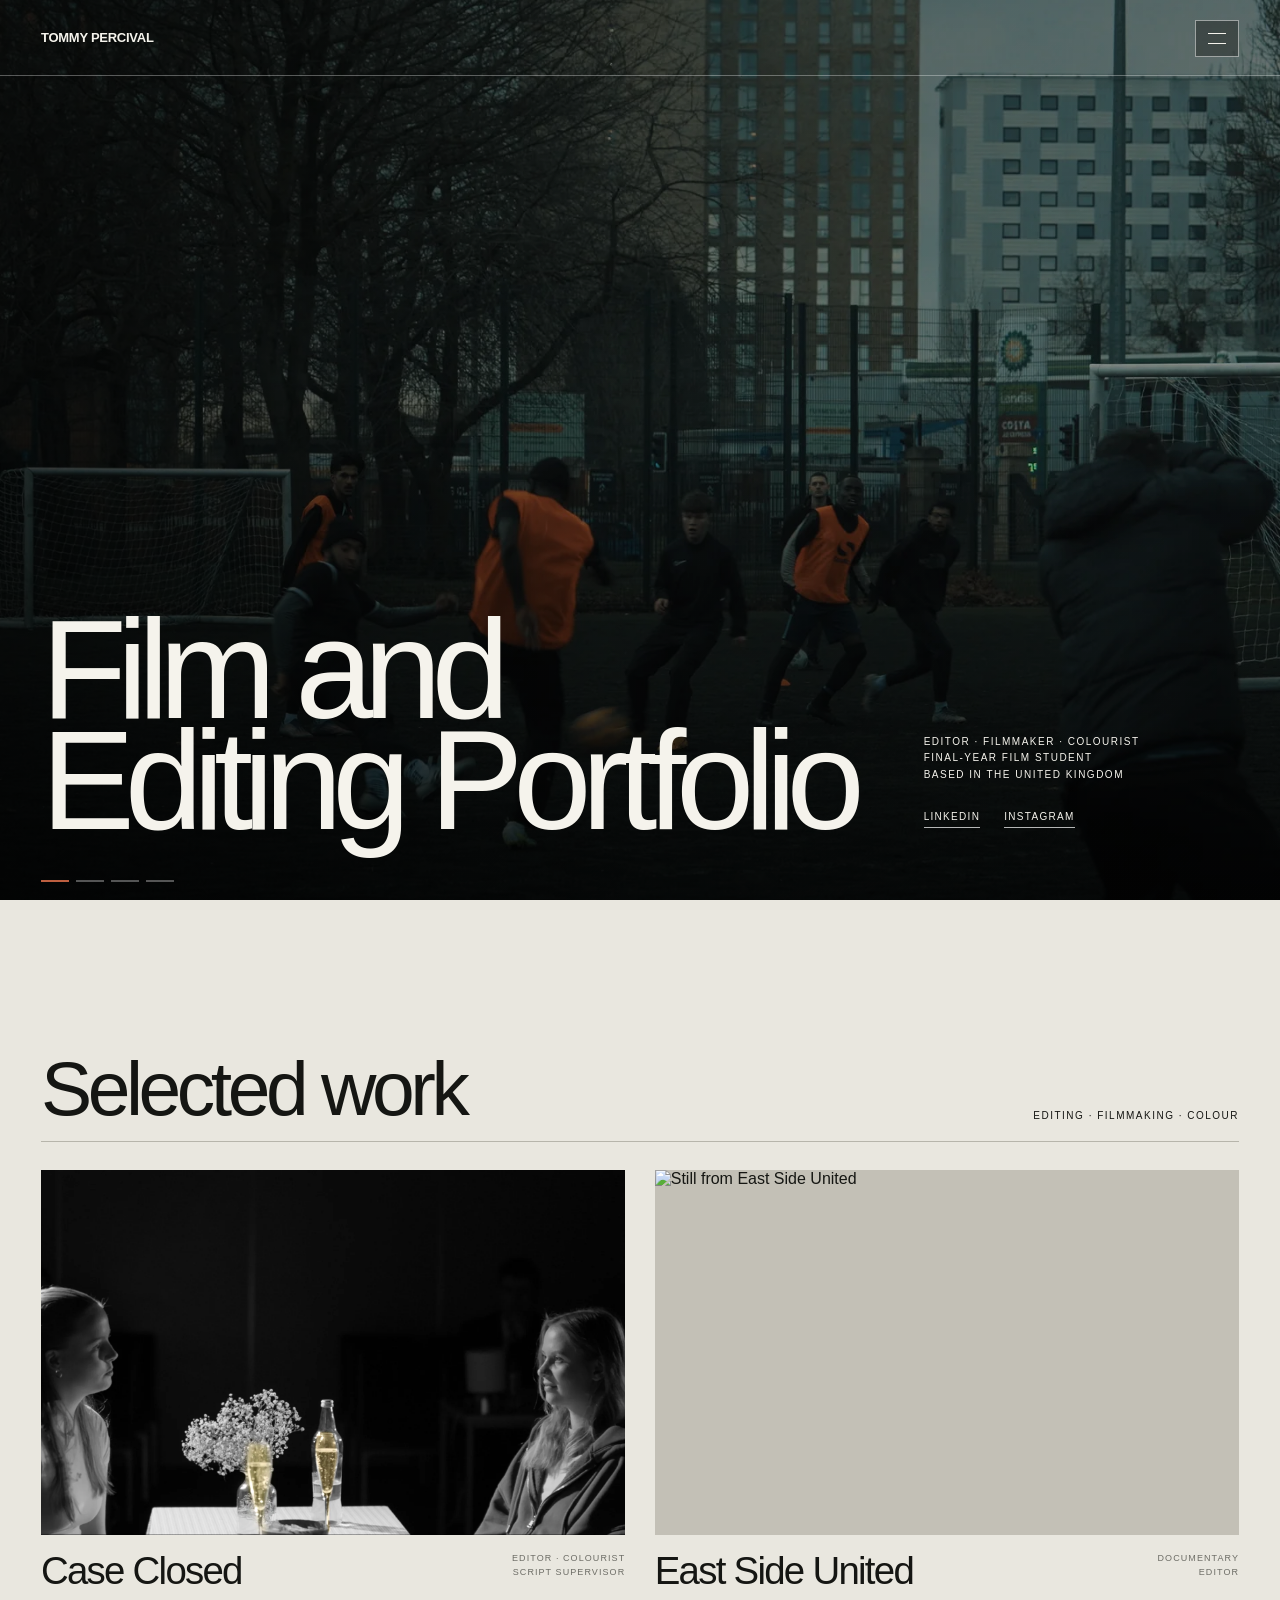
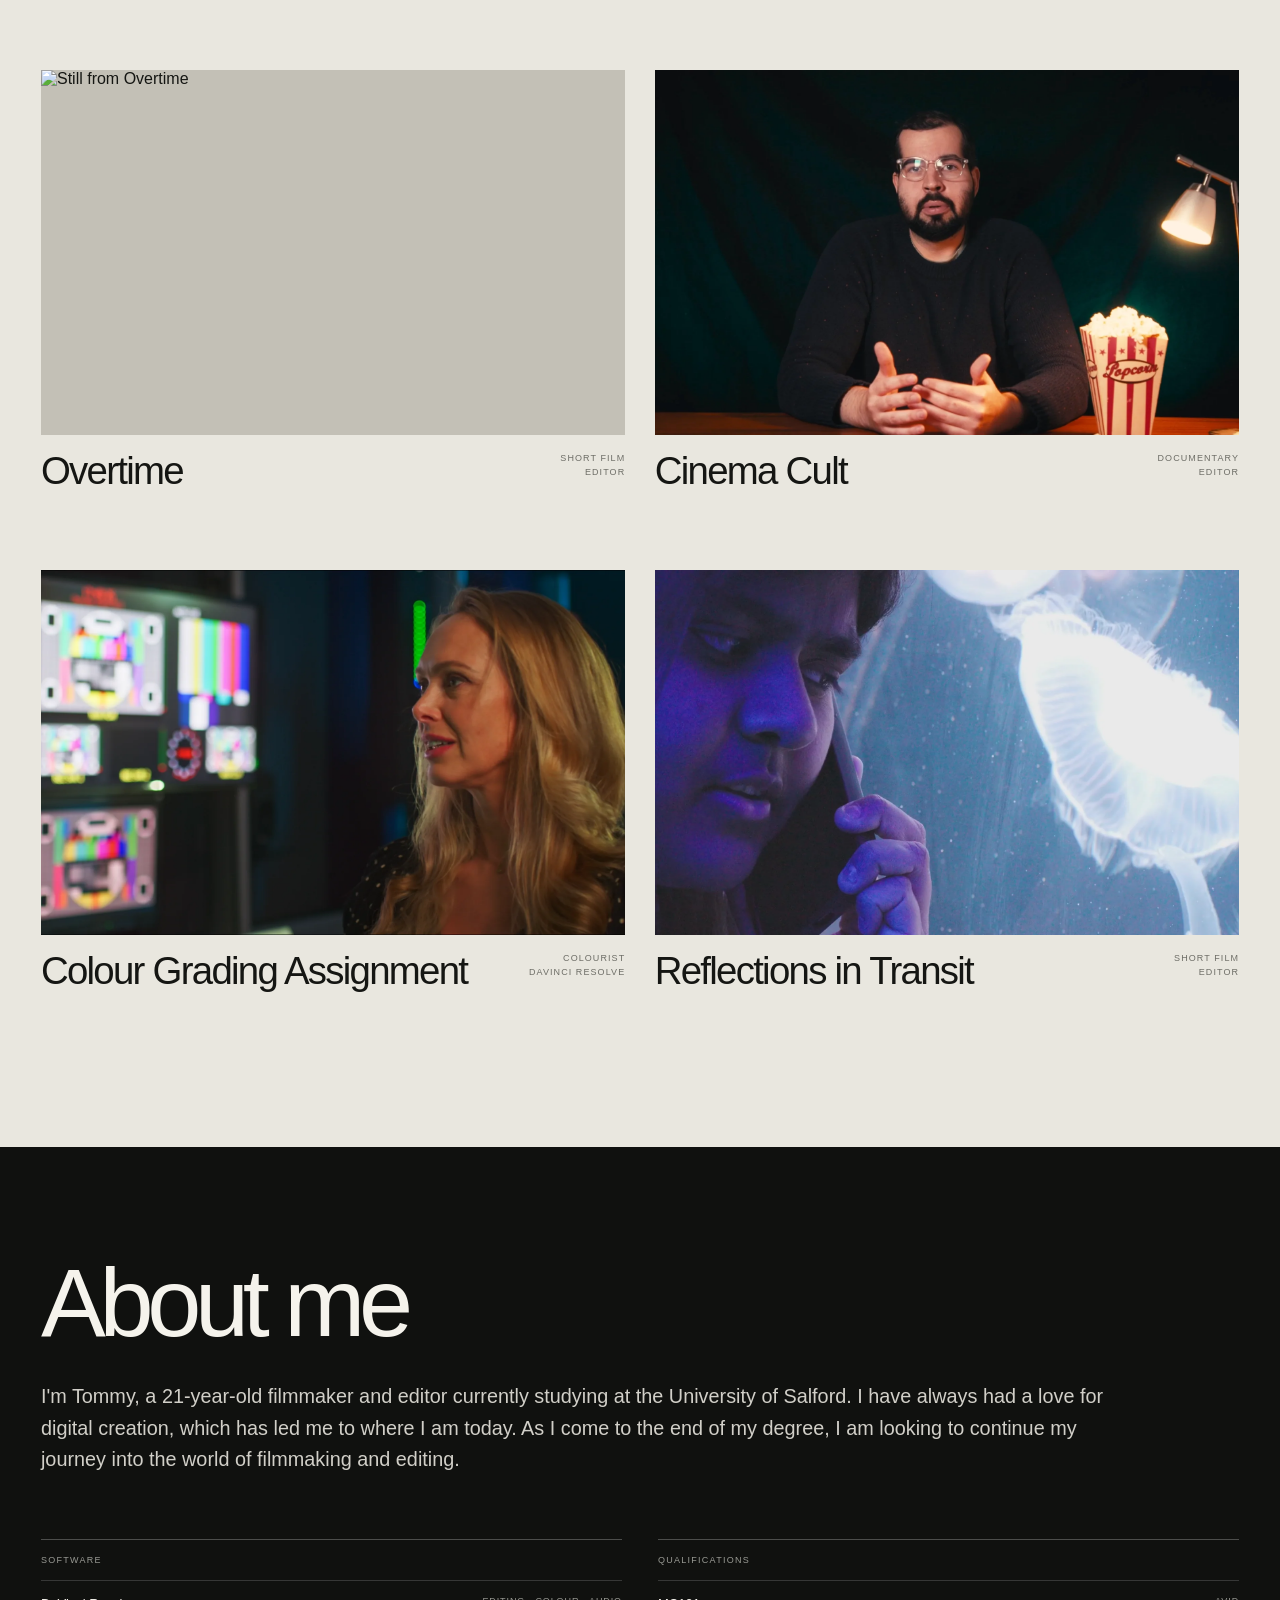
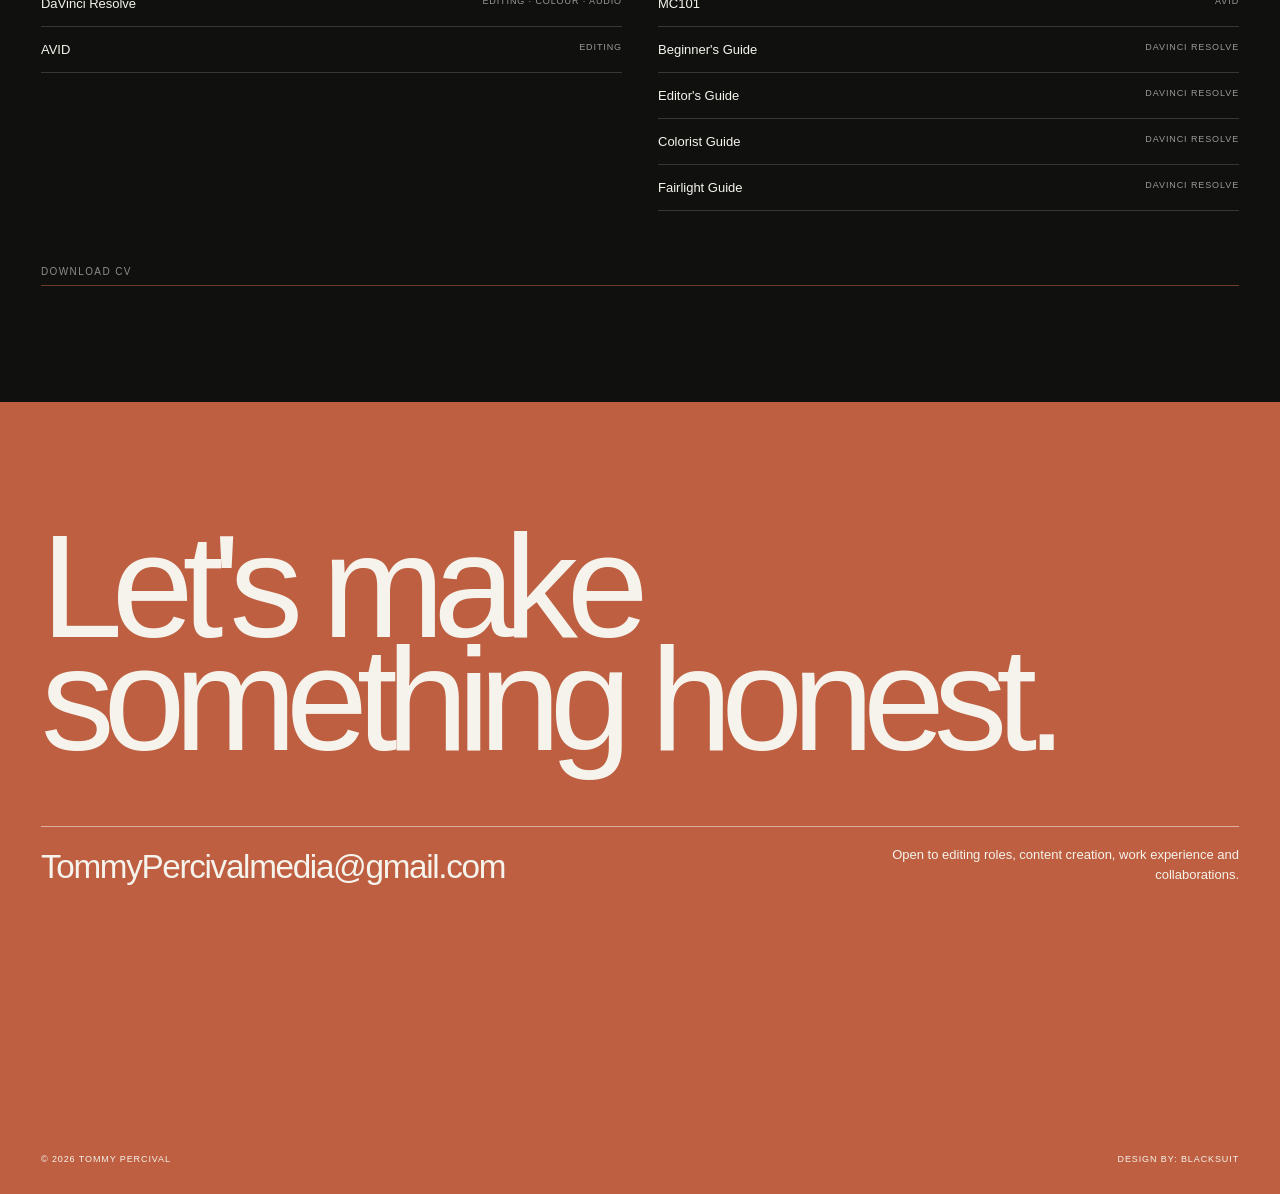
==== index-v2.html @ 5978423b "Add files via upload" ====
<!doctype html>
<html lang="en">
<head>
  <meta charset="UTF-8">
  <meta name="viewport" content="width=device-width, initial-scale=1">
  <meta name="description" content="Tommy Percival — Film and Editing Portfolio.">
  <title>Tommy Percival — Film and Editing Portfolio</title>
  <style>
    :root {
      --paper: #e9e7df;
      --ink: #151613;
      --muted: #6d6d66;
      --rule: #b7b5ab;
      --night: #10110f;
      --white: #f5f3ec;
      --accent: #bd5f40;
      --pad: clamp(20px, 3.2vw, 52px);
      --ease: cubic-bezier(.22, .72, .18, 1);
    }

    * { box-sizing: border-box; }
    html { scroll-behavior: smooth; }
    body {
      margin: 0;
      background: var(--paper);
      color: var(--ink);
      font-family: Arial, Helvetica, sans-serif;
    }
    body.menu-open { overflow: hidden; }
    a { color: inherit; text-decoration: none; }
    button { color: inherit; font: inherit; }
    img { display: block; width: 100%; }
    :focus-visible { outline: 3px solid #f5b077; outline-offset: 4px; }

    .eyebrow {
      margin: 0;
      font-size: 10px;
      line-height: 1.4;
      letter-spacing: .15em;
      text-transform: uppercase;
    }

    .site-header {
      position: absolute;
      z-index: 20;
      top: 0;
      left: 0;
      right: 0;
      min-height: 76px;
      padding: 0 var(--pad);
      display: grid;
      grid-template-columns: 1fr auto;
      align-items: center;
      color: var(--white);
      border-bottom: 1px solid rgba(255, 255, 255, .32);
    }
    .brand {
      font-size: 13px;
      font-weight: 700;
      letter-spacing: -.02em;
      text-transform: uppercase;
    }
    [aria-disabled="true"] { cursor: default; }

    .menu-toggle {
      display: block;
      position: fixed;
      z-index: 22;
      top: 20px;
      right: var(--pad);
      border: 1px solid rgba(255, 255, 255, .5);
      background: rgba(12, 13, 11, .35);
      padding: 12px;
      align-items: center;
      font-size: 9px;
      letter-spacing: .13em;
      text-transform: uppercase;
      cursor: pointer;
    }
    .menu-icon {
      position: relative;
      width: 18px;
      height: 11px;
      display: block;
      border-top: 1px solid currentColor;
      border-bottom: 1px solid currentColor;
    }
    .menu-open .menu-icon { border-color: transparent; }
    .menu-open .menu-icon::before,
    .menu-open .menu-icon::after {
      content: "";
      position: absolute;
      top: 5px;
      left: 0;
      width: 18px;
      border-top: 1px solid currentColor;
      transform: rotate(45deg);
    }
    .menu-open .menu-icon::after { transform: rotate(-45deg); }
    .menu-open .menu-toggle {
      color: var(--ink);
      border-color: var(--rule);
      background: rgba(233, 231, 223, .88);
    }
    .mobile-nav {
      position: fixed;
      z-index: 18;
      inset: 0;
      padding: clamp(100px, 12vw, 150px) var(--pad) 34px;
      display: none;
      flex-direction: column;
      justify-content: flex-end;
      background: var(--paper);
      color: var(--ink);
    }
    .menu-open .mobile-nav { display: flex; }
    .mobile-nav a {
      padding: 8px 0;
      font-size: clamp(62px, 11vw, 160px);
      font-weight: 500;
      line-height: .92;
      letter-spacing: -.065em;
      border-bottom: 1px solid var(--rule);
    }

    .hero {
      min-height: 100svh;
      position: relative;
      display: flex;
      align-items: flex-end;
      overflow: hidden;
      isolation: isolate;
      color: var(--white);
      background: #080907;
    }
    .hero-slides,
    .hero-slide,
    .hero-slide img { position: absolute; inset: 0; }
    .hero-slide {
      margin: 0;
      opacity: 0;
      transition: opacity .9s ease;
      pointer-events: none;
    }
    .hero-slide.is-active { opacity: 1; }
    .hero-slide img {
      height: 100%;
      object-fit: cover;
      object-position: center;
      transform: scale(1.025);
      transition: transform 4.2s linear;
    }
    .hero-slide.is-active img { transform: scale(1.055); }
    .hero-slide:nth-child(3) img { object-position: 62% center; }
    .hero-slides::after {
      content: "";
      position: absolute;
      z-index: 2;
      inset: 0;
      background:
        linear-gradient(90deg, rgba(0, 0, 0, .64) 0%, rgba(0, 0, 0, .25) 48%, rgba(0, 0, 0, .22) 100%),
        linear-gradient(180deg, rgba(0, 0, 0, .16) 0%, rgba(0, 0, 0, .04) 42%, rgba(0, 0, 0, .72) 100%);
    }
    .hero-content {
      position: relative;
      z-index: 4;
      width: 100%;
      padding: 0 var(--pad) clamp(38px, 5vw, 72px);
      display: grid;
      grid-template-columns: minmax(0, 1.45fr) minmax(230px, .55fr);
      gap: 4vw;
      align-items: end;
    }
    .hero h1 {
      max-width: 1060px;
      margin: 0;
      font-size: clamp(62px, 11vw, 172px);
      font-weight: 500;
      line-height: .79;
      letter-spacing: -.072em;
      text-wrap: balance;
    }
    .hero-details {
      padding-bottom: 8px;
      display: grid;
      gap: 28px;
    }
    .hero-meta { line-height: 1.65; }
    .hero-links { display: flex; gap: 24px; }
    .hero-links a {
      padding-bottom: 5px;
      border-bottom: 1px solid rgba(255, 255, 255, .7);
      font-size: 10px;
      letter-spacing: .13em;
      text-transform: uppercase;
    }
    .slide-progress {
      position: absolute;
      z-index: 5;
      left: var(--pad);
      bottom: 18px;
      display: flex;
      gap: 7px;
    }
    .slide-progress span {
      width: 28px;
      height: 2px;
      background: rgba(255, 255, 255, .32);
      transition: background .3s ease;
    }
    .slide-progress span.is-active { background: var(--accent); }

    .work { padding: clamp(100px, 12vw, 180px) var(--pad); }
    .section-heading {
      display: flex;
      justify-content: space-between;
      align-items: flex-end;
      gap: 30px;
      padding-bottom: 18px;
      margin-bottom: 28px;
      border-bottom: 1px solid var(--rule);
    }
    .section-heading h2 {
      margin: 0;
      font-size: clamp(42px, 6vw, 88px);
      font-weight: 500;
      line-height: .9;
      letter-spacing: -.058em;
    }
    .project-grid {
      display: grid;
      grid-template-columns: repeat(2, minmax(0, 1fr));
      gap: clamp(46px, 6vw, 92px) clamp(16px, 2.3vw, 36px);
    }
    .project-card { display: block; }
    .project-image {
      position: relative;
      overflow: hidden;
      aspect-ratio: 16 / 10;
      background: #c3c0b6;
    }
    .project-image img {
      height: 100%;
      object-fit: cover;
      transition: transform .7s var(--ease), filter .7s var(--ease);
    }
    .project-card:hover .project-image img,
    .project-card:focus-visible .project-image img {
      transform: scale(1.025);
      filter: saturate(1.05);
    }
    .project-info {
      display: grid;
      grid-template-columns: 1fr auto;
      gap: 20px;
      padding-top: 14px;
    }
    .project-info h3 {
      margin: 0;
      font-size: clamp(25px, 3vw, 44px);
      font-weight: 500;
      letter-spacing: -.045em;
    }
    .project-info p {
      margin: 3px 0 0;
      color: var(--muted);
      font-size: 9px;
      line-height: 1.55;
      letter-spacing: .12em;
      text-align: right;
      text-transform: uppercase;
    }

    .about {
      min-height: 92svh;
      background: var(--night);
      color: var(--white);
    }
    .about-copy {
      min-height: 92svh;
      padding: clamp(70px, 9vw, 140px) var(--pad);
      display: flex;
      flex-direction: column;
      justify-content: center;
    }
    .about-copy h2 {
      max-width: 1200px;
      margin: 0 0 38px;
      font-size: clamp(52px, 7.6vw, 116px);
      font-weight: 500;
      line-height: .84;
      letter-spacing: -.065em;
    }
    .bio {
      max-width: 1080px;
      margin: 0;
      color: #d1cfc8;
      font-size: clamp(17px, 1.55vw, 22px);
      line-height: 1.58;
    }
    .credentials {
      display: grid;
      grid-template-columns: 1fr 1fr;
      gap: 36px;
      margin-top: 64px;
      max-width: 1280px;
    }
    .credential-group { border-top: 1px solid rgba(255, 255, 255, .25); }
    .credential-group h3 {
      margin: 0;
      padding: 15px 0;
      color: #999a94;
      font-size: 9px;
      font-weight: 400;
      letter-spacing: .14em;
      text-transform: uppercase;
      border-bottom: 1px solid rgba(255, 255, 255, .16);
    }
    .credential-group ul { margin: 0; padding: 0; list-style: none; }
    .credential-group li {
      display: flex;
      justify-content: space-between;
      gap: 20px;
      padding: 15px 0;
      font-size: 13px;
      border-bottom: 1px solid rgba(255, 255, 255, .16);
    }
    .credential-group li span:last-child {
      color: #999a94;
      font-size: 9px;
      letter-spacing: .1em;
      text-align: right;
      text-transform: uppercase;
    }
    .cv-link {
      display: inline-block;
      margin-top: 42px;
      padding: 13px 0 8px;
      border-bottom: 1px solid var(--accent);
      font-size: 10px;
      letter-spacing: .14em;
      text-transform: uppercase;
    }
    .cv-link[aria-disabled="true"] { opacity: .55; }

    .contact {
      min-height: 88svh;
      padding: clamp(80px, 10vw, 145px) var(--pad) 30px;
      display: flex;
      flex-direction: column;
      background: var(--accent);
      color: var(--white);
    }
    .contact h2 {
      max-width: 1250px;
      margin: 0;
      font-size: clamp(62px, 11.5vw, 176px);
      font-weight: 500;
      line-height: .77;
      letter-spacing: -.075em;
    }
    .contact-row {
      display: grid;
      grid-template-columns: 1fr 1fr;
      align-items: end;
      gap: 35px;
      margin-top: 70px;
      padding-top: 18px;
      border-top: 1px solid rgba(255, 255, 255, .5);
    }
    .email {
      font-size: clamp(20px, 2.6vw, 39px);
      letter-spacing: -.04em;
      overflow-wrap: anywhere;
    }
    .availability {
      max-width: 390px;
      justify-self: end;
      margin: 0;
      font-size: 13px;
      line-height: 1.55;
      text-align: right;
    }
    .contact-footer {
      margin-top: auto;
      padding-top: 90px;
      display: flex;
      justify-content: space-between;
      gap: 28px;
      font-size: 9px;
      letter-spacing: .1em;
      text-transform: uppercase;
    }
    @media (max-width: 820px) {
      .site-header {
        min-height: 66px;
      }
      .mobile-nav {
        padding: 100px var(--pad) 34px;
      }
      .menu-toggle { top: 14px; }
      .mobile-nav a { font-size: clamp(54px, 17vw, 92px); }
      .hero-content {
        grid-template-columns: 1fr;
        gap: 34px;
        padding-bottom: 46px;
      }
      .hero h1 {
        max-width: 720px;
        font-size: clamp(62px, 19vw, 112px);
      }
      .hero-details { gap: 18px; }
      .hero-slide:nth-child(1) img { object-position: 52% center; }
      .hero-slide:nth-child(2) img { object-position: 48% center; }
      .hero-slide:nth-child(3) img { object-position: 68% center; }
      .hero-slide:nth-child(4) img { object-position: 54% center; }
      .slide-progress { bottom: 16px; }
      .project-grid { grid-template-columns: 1fr; gap: 52px; }
      .credentials { grid-template-columns: 1fr; }
      .contact-row { grid-template-columns: 1fr; }
      .availability { justify-self: start; text-align: left; }
      .contact-footer { align-items: flex-end; flex-wrap: wrap; }
    }

    @media (max-width: 480px) {
      .hero h1 { font-size: 18vw; }
      .section-heading { align-items: flex-start; flex-direction: column; }
      .project-info { grid-template-columns: 1fr; gap: 6px; }
      .project-info p { text-align: left; }
      .contact-footer { display: grid; grid-template-columns: 1fr; }
    }

    @media (prefers-reduced-motion: reduce) {
      html { scroll-behavior: auto; }
      .hero-slide,
      .hero-slide img,
      .project-image img { transition: none; }
      .hero-slide img,
      .hero-slide.is-active img { transform: none; }
      .slide-progress { display: none; }
    }
  </style>
</head>
<body>
  <header class="site-header">
    <a class="brand" href="#home">Tommy Percival</a>
    <button class="menu-toggle" type="button" aria-label="Open menu" aria-expanded="false" aria-controls="mobileNav"><span class="menu-icon" aria-hidden="true"></span></button>
  </header>

  <nav class="mobile-nav" id="mobileNav" aria-label="Mobile navigation">
    <a href="#work">Work</a>
    <a href="#about">About</a>
    <a href="#contact">Contact</a>
  </nav>

  <main>
    <section class="hero" id="home" aria-labelledby="heroTitle">
      <div class="hero-slides" aria-hidden="true">
        <figure class="hero-slide is-active"><img src="assets/hero/east-side-united.webp" width="1920" height="1080" alt=""></figure>
        <figure class="hero-slide"><img src="assets/hero/case-closed.webp" width="1920" height="1080" alt=""></figure>
        <figure class="hero-slide"><img src="assets/hero/nightcrawler-colour-grade.webp" width="1920" height="1080" alt=""></figure>
        <figure class="hero-slide"><img src="assets/hero/reflections-jellyfish.webp" width="1920" height="1080" alt=""></figure>
      </div>

      <div class="slide-progress" aria-hidden="true"><span class="is-active"></span><span></span><span></span><span></span></div>

      <div class="hero-content">
        <h1 id="heroTitle">Film and Editing Portfolio</h1>
        <div class="hero-details">
          <p class="hero-meta eyebrow">Editor · Filmmaker · Colourist<br>Final-year film student<br>Based in the United Kingdom</p>
          <div class="hero-links">
            <a href="#" aria-disabled="true" data-pending-link>LinkedIn</a>
            <a href="#" aria-disabled="true" data-pending-link>Instagram</a>
          </div>
        </div>
      </div>
    </section>

    <section class="work" id="work" aria-labelledby="workTitle">
      <div class="section-heading">
        <h2 id="workTitle">Selected work</h2>
        <p class="eyebrow">Editing · Filmmaking · Colour</p>
      </div>

      <div class="project-grid">
        <a class="project-card" href="project-v2.html?title=Case%20Closed">
          <div class="project-image"><img src="assets/hero/case-closed.webp" width="1920" height="1080" loading="lazy" alt="Still from Case Closed"></div>
          <div class="project-info"><h3>Case Closed</h3><p>Editor · Colourist<br>Script Supervisor</p></div>
        </a>
        <a class="project-card" href="project-v2.html?title=East%20Side%20United">
          <div class="project-image"><img src="https://img.youtube.com/vi/mVY7qHK5xIU/maxresdefault.jpg" width="1280" height="720" loading="lazy" alt="Still from East Side United"></div>
          <div class="project-info"><h3>East Side United</h3><p>Documentary<br>Editor</p></div>
        </a>
        <a class="project-card" href="project-v2.html?title=Overtime">
          <div class="project-image"><img src="https://img.youtube.com/vi/KPPga38YHgo/maxresdefault.jpg" width="1280" height="720" loading="lazy" alt="Still from Overtime"></div>
          <div class="project-info"><h3>Overtime</h3><p>Short film<br>Editor</p></div>
        </a>
        <a class="project-card" href="project-v2.html?title=Cinema%20Cult">
          <div class="project-image"><img src="assets/projects/cinema-cult/01.webp" width="1920" height="1080" loading="lazy" alt="Still from Cinema Cult"></div>
          <div class="project-info"><h3>Cinema Cult</h3><p>Documentary<br>Editor</p></div>
        </a>
        <a class="project-card" href="project-v2.html?title=Colour%20Grading%20Assignment">
          <div class="project-image"><img src="assets/hero/nightcrawler-colour-grade.webp" width="1920" height="1080" loading="lazy" alt="Still from the Nightcrawler colour grading assignment"></div>
          <div class="project-info"><h3>Colour Grading Assignment</h3><p>Colourist<br>DaVinci Resolve</p></div>
        </a>
        <a class="project-card" href="project-v2.html?title=Reflections%20in%20Transit">
          <div class="project-image"><img src="assets/hero/reflections-jellyfish.webp" width="1920" height="1080" loading="lazy" alt="Still from Reflections in Transit"></div>
          <div class="project-info"><h3>Reflections in Transit</h3><p>Short film<br>Editor</p></div>
        </a>
      </div>
    </section>

    <section class="about" id="about" aria-labelledby="aboutTitle">
      <div class="about-copy">
        <h2 id="aboutTitle">About me</h2>
        <p class="bio">I'm Tommy, a 21-year-old filmmaker and editor currently studying at the University of Salford. I have always had a love for digital creation, which has led me to where I am today. As I come to the end of my degree, I am looking to continue my journey into the world of filmmaking and editing.</p>

        <div class="credentials">
          <div class="credential-group">
            <h3>Software</h3>
            <ul>
              <li><span>DaVinci Resolve</span><span>Editing · Colour · Audio</span></li>
              <li><span>AVID</span><span>Editing</span></li>
            </ul>
          </div>
          <div class="credential-group">
            <h3>Qualifications</h3>
            <ul>
              <li><span>MC101</span><span>AVID</span></li>
              <li><span>Beginner's Guide</span><span>DaVinci Resolve</span></li>
              <li><span>Editor's Guide</span><span>DaVinci Resolve</span></li>
              <li><span>Colorist Guide</span><span>DaVinci Resolve</span></li>
              <li><span>Fairlight Guide</span><span>DaVinci Resolve</span></li>
            </ul>
          </div>
        </div>
        <a class="cv-link" href="#" aria-disabled="true" data-pending-link>Download CV</a>
      </div>
    </section>

    <section class="contact" id="contact" aria-labelledby="contactTitle">
      <h2 id="contactTitle">Let's make something honest.</h2>
      <div class="contact-row">
        <a class="email" href="mailto:TommyPercivalmedia@gmail.com">TommyPercivalmedia@gmail.com</a>
        <p class="availability">Open to editing roles, content creation, work experience and collaborations.</p>
      </div>
      <footer class="contact-footer">
        <span>© 2026 Tommy Percival</span>
        <span>Design by: Blacksuit</span>
      </footer>
    </section>
  </main>

  <script>
    const body = document.body;
    const menuToggle = document.querySelector('.menu-toggle');
    const mobileLinks = document.querySelectorAll('.mobile-nav a');

    menuToggle.addEventListener('click', () => {
      const isOpen = body.classList.toggle('menu-open');
      menuToggle.setAttribute('aria-expanded', String(isOpen));
      menuToggle.setAttribute('aria-label', isOpen ? 'Close menu' : 'Open menu');
    });

    mobileLinks.forEach(link => link.addEventListener('click', () => {
      body.classList.remove('menu-open');
      menuToggle.setAttribute('aria-expanded', 'false');
      menuToggle.setAttribute('aria-label', 'Open menu');
    }));

    document.querySelectorAll('[data-pending-link]').forEach(link => {
      link.addEventListener('click', event => event.preventDefault());
    });

    const slides = [...document.querySelectorAll('.hero-slide')];
    const progress = [...document.querySelectorAll('.slide-progress span')];
    const reducedMotion = window.matchMedia('(prefers-reduced-motion: reduce)');
    let activeSlide = 0;
    let timer = null;

    function showSlide(index) {
      activeSlide = index;
      slides.forEach((slide, slideIndex) => slide.classList.toggle('is-active', slideIndex === activeSlide));
      progress.forEach((item, itemIndex) => item.classList.toggle('is-active', itemIndex === activeSlide));
    }

    function startSlideshow() {
      if (reducedMotion.matches) return;
      window.clearInterval(timer);
      timer = window.setInterval(() => showSlide((activeSlide + 1) % slides.length), 3000);
    }

    function stopSlideshow() {
      window.clearInterval(timer);
      timer = null;
    }

    document.addEventListener('visibilitychange', () => {
      document.hidden ? stopSlideshow() : startSlideshow();
    });

    reducedMotion.addEventListener('change', event => event.matches ? stopSlideshow() : startSlideshow());
    showSlide(0);
    startSlideshow();
  </script>
</body>
</html>
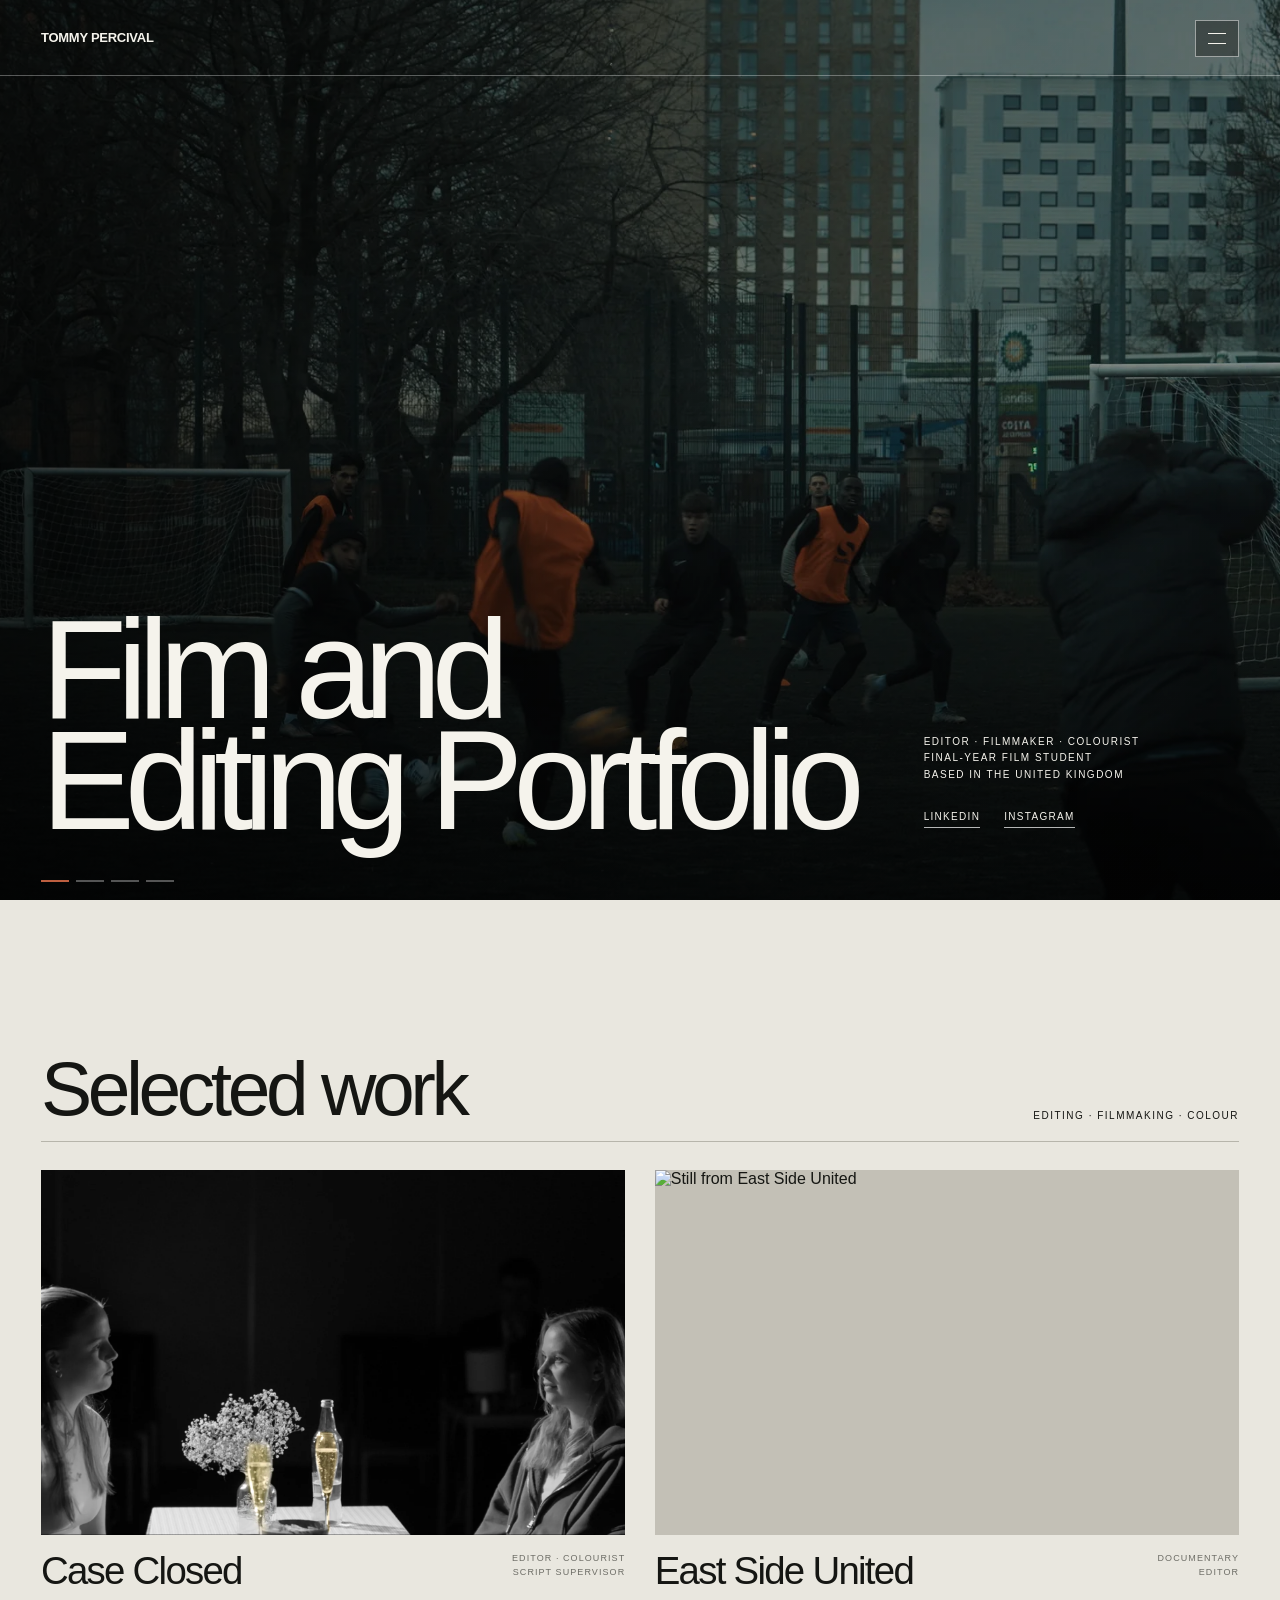
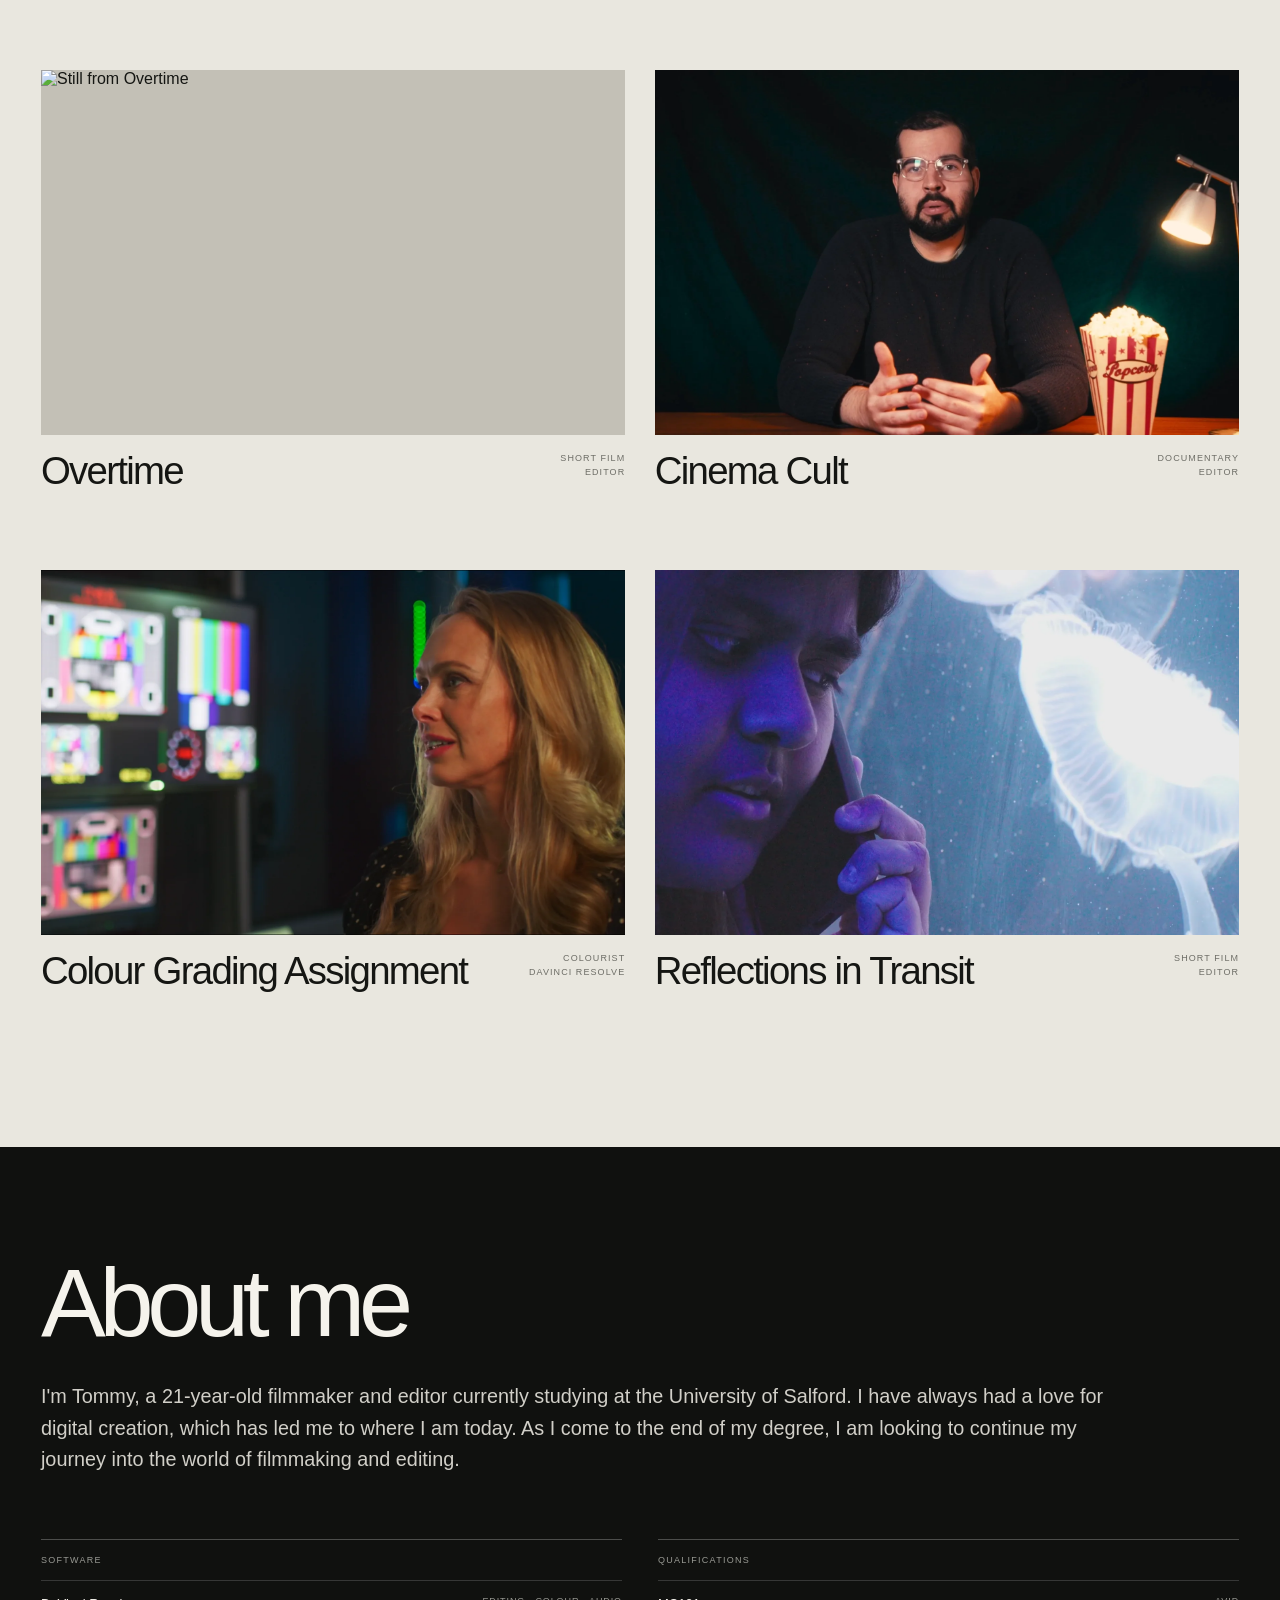
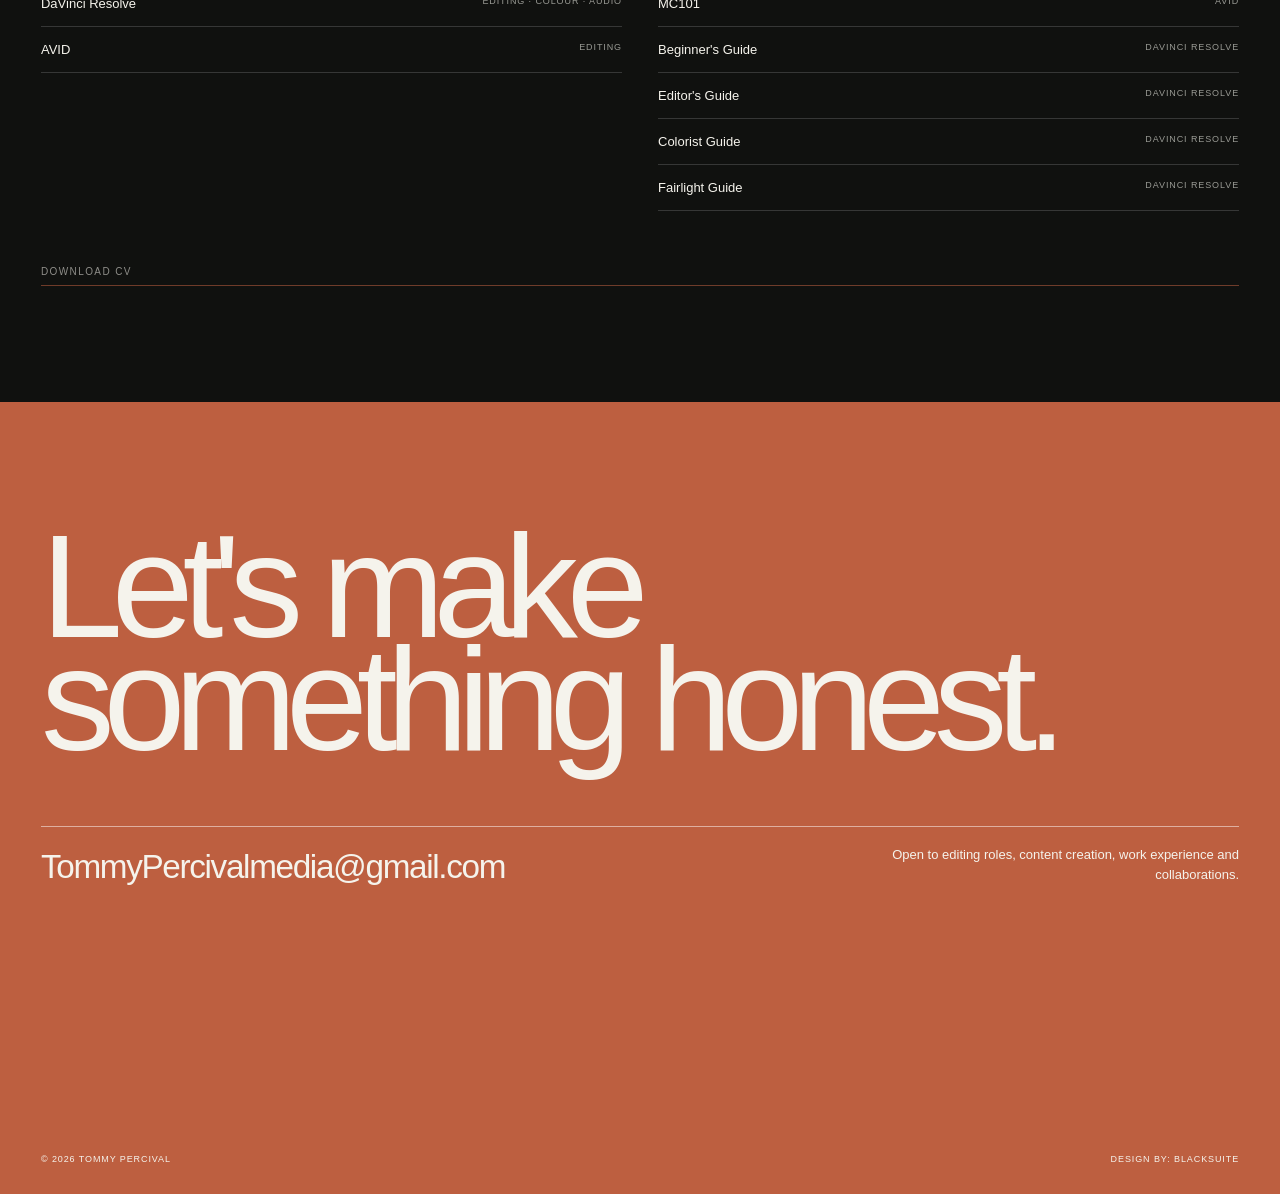
==== commit 2db6b7ef: "Fix typo in footer designer name" ====
--- a/index-v2.html
+++ b/index-v2.html
@@ -546,7 +546,7 @@
       </div>
       <footer class="contact-footer">
         <span>© 2026 Tommy Percival</span>
-        <span>Design by: Blacksuit</span>
+        <span>Design by: Blacksuite</span>
       </footer>
     </section>
   </main>
